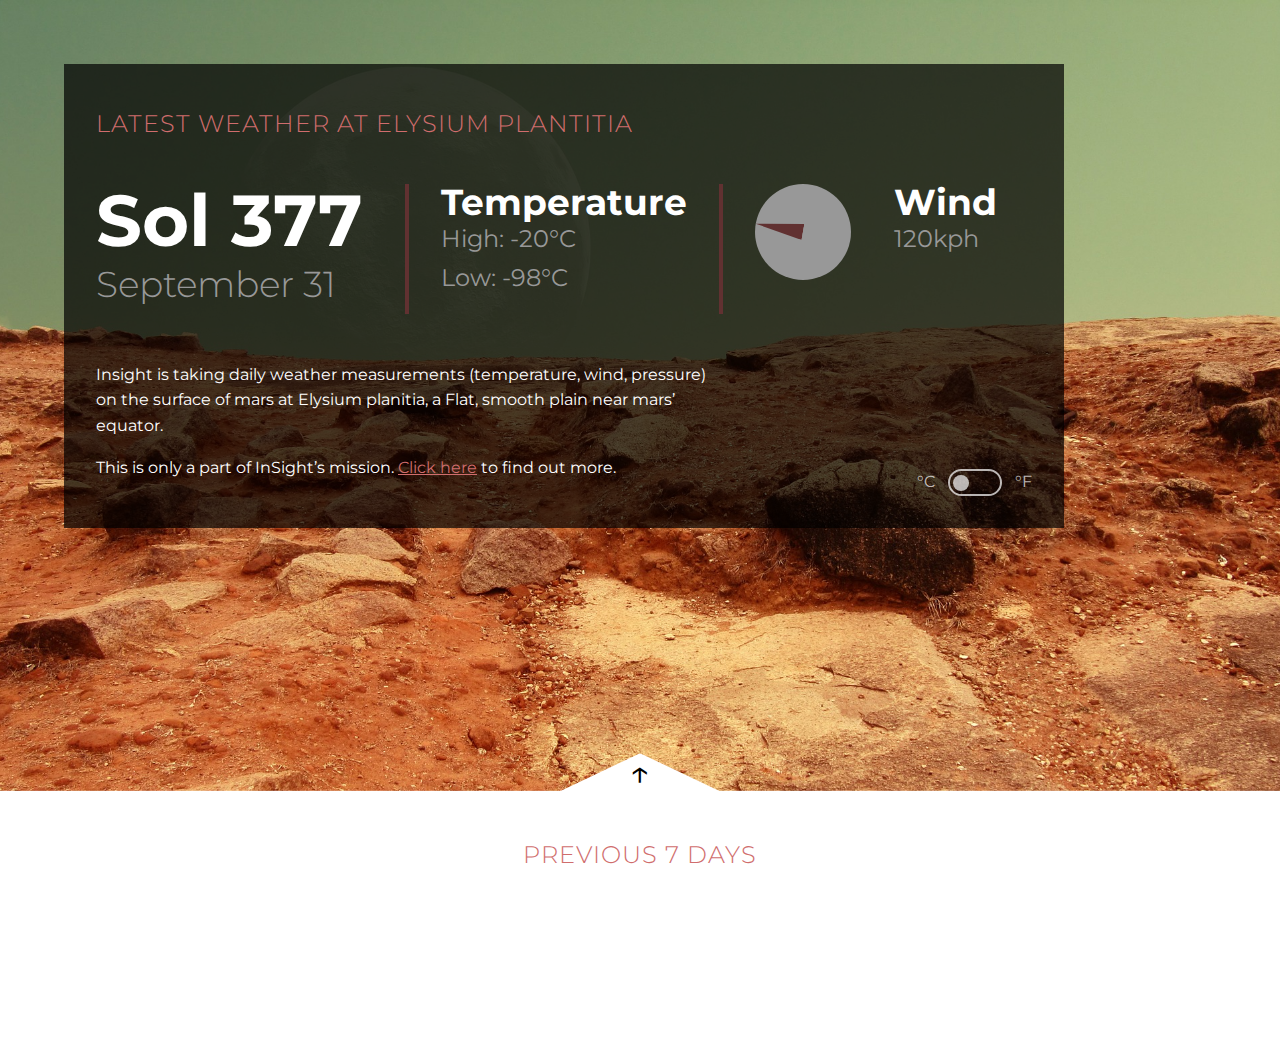
==== index.html @ 0de421c4 "first commit" ====
<!DOCTYPE html>
<html lang="en">

<head>
    <meta charset="UTF-8">
    <meta name="viewport" content="width=device-width, initial-scale=1.0">
    <title>Mars App</title>
    <link rel="stylesheet" href="mars.css">
</head>

<body>
    <main class="current-weather">
        <h1 class="main-title">Latest weather at elysium plantitia</h1>

        <!-- <div class="main-section"> -->
        <div class="date">
            <h2 class="section-title date-title">Sol 377</h2>
            <p class="date-day">September 31</p>
        </div>

        <div class="temp">
            <h2 class="section-title">Temperature</h2>
            <p class="reading">High: -20°C</p>
            <p class="reading">Low: -98°C</p>
        </div>
        <div class="wind">
            <h2 class="section-title">Wind</h2>
            <p class="reading">120kph</p>
            <div class="wind-direction">
                <p class="sr-only">45 deg</p>
                <div class="wind-arrow"></div>
            </div>
        </div>
        <div class="info">
            <p>Insight is taking daily weather measurements (temperature, wind, pressure) on the surface of mars at
                Elysium planitia, a
                Flat, smooth plain near mars’ equator.</p>
            <p>This is only a part of InSight’s mission. <a href="https://mars.nasa.gov/insight/weather/"
                    target="_blank"> Click
                    here</a> to find out more.</p>
        </div>

        <div class="unit">
            <label for="cel">°C</label>
            <input type="radio" id="cel" name="unit" checked>
            <button class="unit_toggle"></button>
            <label for="fah">°F</label>
            <input type="radio" id="fah" name="unit">
        </div>
    </main>


    <div class="previous-weather">
        <button for="weather-toggle" class="show-previous-weather"><span id="arrow">&#8593;</span><span
                class="sr-only">Show
                previous
                weather</span></button>

        <h2 class="main-title previous-day_title">Previous 7 days</h2>

        <div class="previous-days">
            <div class="previous-day">
                <h3 class="previous-day-sol">Sol 371</h3>
                <p class="previous-day-date">September 31</p>
                <p class="previous-day-temp">High: -20°C</p>
                <p class="previous-day-temp">Low: -98°C</p>
                <button class="previous-day-btn">more info</button>
            </div>
            <div class="previous-day">
                <h3 class="previous-day-sol">Sol 371</h3>
                <p class="previous-day-date">September 31</p>
                <p class="previous-day-temp">High: -20°C</p>
                <p class="previous-day-temp">Low: -98°C</p>
                <button class="previous-day-btn">more info</button>
            </div>
            <div class="previous-day">
                <h3 class="previous-day-sol">Sol 371</h3>
                <p class="previous-day-date">September 31</p>
                <p class="previous-day-temp">High: -20°C</p>
                <p class="previous-day-temp">Low: -98°C</p>
                <button class="previous-day-btn">more info</button>
            </div>
            <div class="previous-day">
                <h3 class="previous-day-sol">Sol 371</h3>
                <p class="previous-day-date">September 31</p>
                <p class="previous-day-temp">High: -20°C</p>
                <p class="previous-day-temp">Low: -98°C</p>
                <button class="previous-day-btn">more info</button>
            </div>
            <div class="previous-day">
                <h3 class="previous-day-sol">Sol 371</h3>
                <p class="previous-day-date">September 31</p>
                <p class="previous-day-temp">High: -20°C</p>
                <p class="previous-day-temp">Low: -98°C</p>
                <button class="previous-day-btn">more info</button>
            </div>
            <div class="previous-day">
                <h3 class="previous-day-sol">Sol 371</h3>
                <p class="previous-day-date">September 31</p>
                <p class="previous-day-temp">High: -20°C</p>
                <p class="previous-day-temp">Low: -98°C</p>
                <button class="previous-day-btn">more info</button>
            </div>
            <div class="previous-day">
                <h3 class="previous-day-sol">Sol 371</h3>
                <p class="previous-day-date">September 31</p>
                <p class="previous-day-temp">High: -20°C</p>
                <p class="previous-day-temp">Low: -98°C</p>
                <button class="previous-day-btn">more info</button>
            </div>
        </div>
    </div>


    <script src="mars.js"></script>
</body>

</html>
---- mars.css ----
@import url("https://fonts.googleapis.com/css?family=Montserrat:300,400,500,700&display=swap");
*,
*::before,
*::after {
	-webkit-box-sizing: border-box;
	box-sizing: border-box;
}

:root {
	--font-family1: 'Poppins', sans-serif;
	--font-family2: 'Montserrat', sans-serif;
	--font-size-h1: 1.5rem;
	--font-size-h2: 2.25rem;
	--font-size-body: 1rem;
	--font-size-xl: 4.5rem;
	--color-light: #fff;
	--color-gray: #989898;
	--color-dark: #444;
	--color-accent: #d06d6d;
	--color-accent-dark: #613131;
	--fw-bold: 700;
}

body {
	margin: 0;
	font-family: var(--font-family2);
	line-height: 1.6;
	background-size: cover;
	height: 100vh;
	overflow: hidden;
	color: var(--color-light);
	background-position: center;
	background-repeat: no-repeat;
	background-image: url(./mars.jpg);
}

.sr-only:not(:focus):not(:active) {
	clip: rect(0 0 0 0);
	-webkit-clip-path: inset(50%);
	clip-path: inset(50%);
	height: 1px;
	overflow: hidden;
	position: absolute;
	white-space: nowrap;
	width: 1px;
}

h1,
h2,
h3 {
	line-height: 1;
}

a {
	color: var(--clr-accent);
}

a:hover {
	color: var(--clr-accent-dark);
}

.current-weather {
	background: rgba(0, 0, 0, 0.7);
	max-width: 1000px;
	margin: 4em 0 0 4em;
	padding: 2em;
	display: -ms-grid;
	display: grid;
	grid-gap: 2em;
	-ms-grid-columns: (1fr)[3];
	grid-template-columns: repeat(3, 1fr);
}

@media (max-width: 1024px) {
	.current-weather {
		max-width: 800px;
		display: -webkit-box;
		display: -ms-flexbox;
		display: flex;
		-webkit-box-orient: vertical;
		-webkit-box-direction: normal;
		-ms-flex-direction: column;
		flex-direction: column;
	}
}

a {
	color: var(--color-accent);
}

a:hover {
	color: var(--color-accent-dark);
}

.main-title {
	color: var(--color-accent);
	font-size: var(--font-size-h1);
	font-weight: 300;
	letter-spacing: 1px;
	grid-column: 1 / -1;
	text-transform: uppercase;
}

.section-title {
	font-size: var(--font-size-h2);
	font-weight: var(--fw-bold);
	margin: 0;
}

.date-title {
	font-size: var(--font-size-xl);
}

.reading {
	font-size: var(--font-size-h1);
	color: var(--color-gray);
	margin: 0;
}

.date {
	-ms-grid-column: 1;
	-ms-grid-column-span: 1;
	grid-column: 1 / 2;
}

.date-day {
	color: var(--color-gray);
	font-size: var(--font-size-h2);
	margin: 0;
	font-weight: 300;
}

.temp {
	--border: .25em solid var(--color-accent-dark);
	-ms-grid-column: 2;
	-ms-grid-column-span: 1;
	grid-column: 2 / 3;
	border-left: var(--border);
	border-right: var(--border);
	padding: 0 2em;
}

.wind {
	-ms-grid-column: 3;
	-ms-grid-column-span: 1;
	grid-column: 3 / 4;
	display: -ms-grid;
	display: grid;
	-ms-grid-columns: (1fr)[2];
	grid-template-columns: repeat(2, 1fr);
	-ms-grid-rows: min-content 3fr;
	grid-template-rows: -webkit-min-content 3fr;
	grid-template-rows: min-content 3fr;
	-ms-grid-row-align: start;
	align-self: start;
}

.wind .section-titile,
.wind .reading {
	-ms-grid-column: 2;
	-ms-grid-column-span: 1;
	grid-column: 2/3;
}

.wind-direction {
	--size: 6rem;
	width: var(--size);
	height: var(--size);
	border-radius: 50%;
	background-color: var(--color-gray);
	display: -ms-grid;
	display: grid;
	place-items: center;
	-ms-grid-row: 1;
	-ms-grid-row-span: 2;
	grid-row: 1 / span 2;
}

.wind-arrow {
	--direction: 280deg;
	--size: 1rem;
	height: calc(var(--size) * 3);
	width: var(--size);
	background-color: var(--color-accent-dark);
	-webkit-clip-path: polygon(50% 0, 0 100%, 100% 100%);
	clip-path: polygon(50% 0, 0 100%, 100% 100%);
	-webkit-transform: translateY(-50%) rotate(var(--direction));
	transform: translateY(-50%) rotate(var(--direction));
	-webkit-transform-origin: bottom center;
	transform-origin: bottom center;
	-webkit-transition: -webkit-transform 500ms ease;
	transition: -webkit-transform 500ms ease;
	transition: transform 500ms ease;
	transition: transform 500ms ease, -webkit-transform 500ms ease;
}

.info {
	-ms-grid-column: 1;
	-ms-grid-column-span: 2;
	grid-column: 1 / 3;
}

.unit {
	-ms-grid-column: 3;
	-ms-grid-column-span: 1;
	grid-column: 3 / 4;
	place-self: end;
	display: -webkit-box;
	display: -ms-flexbox;
	display: flex;
	color: var(--color-light);
	opacity: .7;
	-webkit-transition: opacity 275ms linear;
	transition: opacity 275ms linear;
}

.unit label {
	cursor: pointer;
}

.unit input {
	clip: rect(0 0 0 0);
	-webkit-clip-path: inset(50%);
	clip-path: inset(50%);
	height: 1px;
	overflow: hidden;
	position: absolute;
	white-space: nowrap;
	width: 1px;
}

.unit:hover {
	opacity: 1;
}

.unit_toggle {
	width: 4em;
	border: 2px solid var(--color-light);
	cursor: pointer;
	border-radius: 100vmax;
	background-color: transparent;
	padding: 0;
	margin: 0 1em;
	height: 2em;
}

.unit_toggle::after {
	content: '';
	display: block;
	border-radius: 50%;
	background-color: var(--color-light);
	height: 1rem;
	width: 1rem;
	margin: 3px;
	margin-left: auto;
}

:checked ~ .unit_toggle::after {
	margin-left: 3px;
}

.previous-weather {
	background-color: var(--color-light);
	color: var(--color-dark);
	position: absolute;
	top: 74%;
	bottom: -55;
	width: 100%;
	-webkit-transform: translateY(50%);
	transform: translateY(50%);
	-webkit-transition: -webkit-transform 350ms ease-in-out;
	transition: -webkit-transform 350ms ease-in-out;
	transition: transform 350ms ease-in-out;
	transition: transform 350ms ease-in-out, -webkit-transform 350ms ease-in-out;
	padding: 2rem;
}

.previous-days {
	display: -webkit-box;
	display: -ms-flexbox;
	display: flex;
}

.show-previous-weather {
	background-color: var(--color-light);
	position: absolute;
	left: 50%;
	width: 10rem;
	font-size: var(--font-size-h2);
	-webkit-clip-path: polygon(50% 0, 0 100%, 100% 100%);
	clip-path: polygon(50% 0, 0 100%, 100% 100%);
	-webkit-transform: translate(-50%, calc(-99% - 2rem));
	transform: translate(-50%, calc(-99% - 2rem));
	text-align: center;
	line-height: 1;
	cursor: pointer;
	border: 0;
	font-family: inherit;
}

.show-previous-weather:hover,
.show-previous-weather:focus {
	color: var(--clr-dark);
}

.show-previous-weather #arrow {
	display: block;
	-webkit-transform: rotate(0);
	transform: rotate(0);
	-webkit-transition: -webkit-transform 300ms ease;
	transition: -webkit-transform 300ms ease;
	transition: transform 300ms ease;
	transition: transform 300ms ease, -webkit-transform 300ms ease;
}

.previous-days {
	display: -webkit-box;
	display: -ms-flexbox;
	display: flex;
	-webkit-box-pack: justify;
	-ms-flex-pack: justify;
	justify-content: space-between;
}

.previous-day {
	opacity: 0;
}

.previous-day > * {
	margin: 0;
}

.previous-day-date {
	font-size: 0.9rem;
	color: var(--color-gray);
}

.previous-day-btn {
	color: var(--color-light);
	background-color: var(--color-dark);
	padding: 0.3em 0.9em;
	margin-top: 0.4em;
	border-radius: 100vmax;
	border: 0;
	text-transform: uppercase;
	cursor: pointer;
	outline: none;
}

.previous-day_title {
	text-align: center;
}

.show-weather.previous-weather {
	-webkit-transform: translateY(0);
	transform: translateY(0);
}

.show-weather.previous-weather .show-previous-weather > #arrow {
	-webkit-transform: rotate(180deg) translateY(-6px);
	transform: rotate(180deg) translateY(-6px);
	display: block;
}

.show-weather.previous-weather .previous-day_title,
.show-weather.previous-weather .previous-day {
	-webkit-animation: slideUp 750ms forwards;
	animation: slideUp 750ms forwards;
}

.show-weather.previous-weather .previous-day_title {
	text-align: start;
}

.show-weather.previous-weather .previous-day:nth-child(1) {
	-webkit-animation-delay: 100ms;
	animation-delay: 100ms;
}

.show-weather.previous-weather .previous-day:nth-child(2) {
	-webkit-animation-delay: 125ms;
	animation-delay: 125ms;
}

.show-weather.previous-weather .previous-day:nth-child(3) {
	-webkit-animation-delay: 150ms;
	animation-delay: 150ms;
}

.show-weather.previous-weather .previous-day:nth-child(4) {
	-webkit-animation-delay: 175ms;
	animation-delay: 175ms;
}

.show-weather.previous-weather .previous-day:nth-child(5) {
	-webkit-animation-delay: 200ms;
	animation-delay: 200ms;
}

.show-weather.previous-weather .previous-day:nth-child(6) {
	-webkit-animation-delay: 225ms;
	animation-delay: 225ms;
}

.show-weather.previous-weather .previous-day:nth-child(7) {
	-webkit-animation-delay: 300ms;
	animation-delay: 300ms;
}

@-webkit-keyframes slideUp {
	0% {
		opacity: 0;
		-webkit-transform: translateY(50%);
		transform: translateY(50%);
	}
	100% {
		opacity: 1;
		-webkit-transform: translateY(0);
		transform: translateY(0);
	}
}

@keyframes slideUp {
	0% {
		opacity: 0;
		-webkit-transform: translateY(50%);
		transform: translateY(50%);
	}
	100% {
		opacity: 1;
		-webkit-transform: translateY(0);
		transform: translateY(0);
	}
}
/*# sourceMappingURL=mars.css.map */
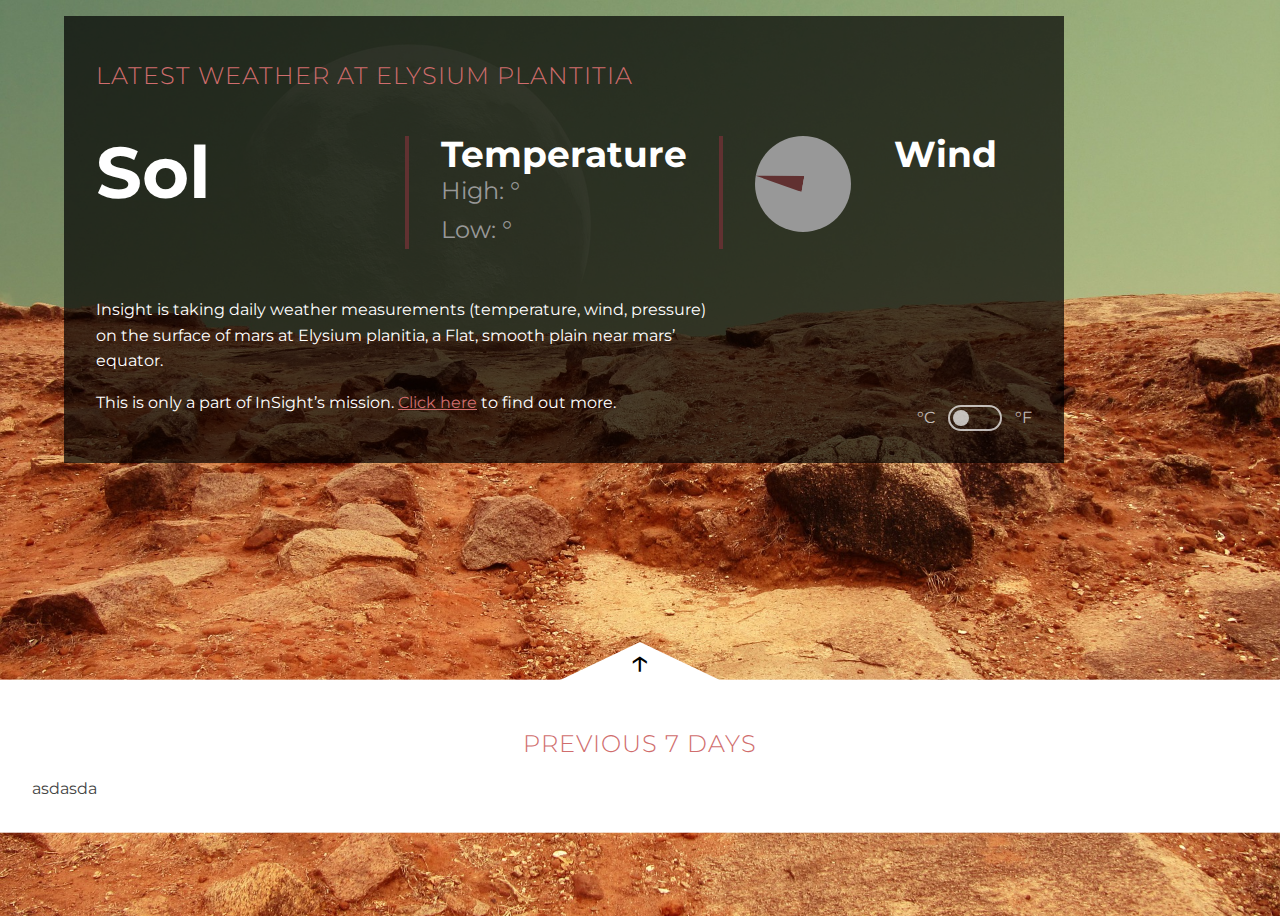
==== commit 02e60882: "Updated JS" ====
--- a/index.html
+++ b/index.html
@@ -14,21 +14,31 @@
 
         <!-- <div class="main-section"> -->
         <div class="date">
-            <h2 class="section-title date-title">Sol 377</h2>
-            <p class="date-day">September 31</p>
+            <h2 class="section-title date-title">Sol
+                <span data-current-sol></span>
+            </h2>
+            <p class="date-day" data-current-date></p>
         </div>
 
         <div class="temp">
             <h2 class="section-title">Temperature</h2>
-            <p class="reading">High: -20°C</p>
-            <p class="reading">Low: -98°C</p>
+            <p class="reading">High:
+                <span data-current-temp-high></span>
+                °<span data-temp-unit></span>
+            </p>
+            <p class="reading">Low:
+                <span data-current-temp-low></span>
+                °<span data-temp-unit></span>
+            </p>
         </div>
         <div class="wind">
             <h2 class="section-title">Wind</h2>
-            <p class="reading">120kph</p>
+            <p class="reading">
+                <span data-wind-speed></span>
+                <span data-speed-unit></span></p>
             <div class="wind-direction">
-                <p class="sr-only">45 deg</p>
-                <div class="wind-arrow"></div>
+                <p class="sr-only" data-wind-direction-text></p>
+                <div class="wind-arrow" data-wind-direction-arrow></div>
             </div>
         </div>
         <div class="info">
@@ -43,10 +53,11 @@
         <div class="unit">
             <label for="cel">°C</label>
             <input type="radio" id="cel" name="unit" checked>
-            <button class="unit_toggle"></button>
+            <button class="unit_toggle" data-unit-toggle></button>
             <label for="fah">°F</label>
             <input type="radio" id="fah" name="unit">
         </div>
+        <!-- </div> -->
     </main>
 
 
@@ -58,61 +69,23 @@
 
         <h2 class="main-title previous-day_title">Previous 7 days</h2>
 
-        <div class="previous-days">
+        <div class="previous-days" data-previous-sols>asdasda</div>
+
+        <template data-previous-template-sol>
             <div class="previous-day">
-                <h3 class="previous-day-sol">Sol 371</h3>
-                <p class="previous-day-date">September 31</p>
-                <p class="previous-day-temp">High: -20°C</p>
-                <p class="previous-day-temp">Low: -98°C</p>
-                <button class="previous-day-btn">more info</button>
+                <h3 class="previous-day-sol">Sol
+                    <span data-sol></span></h3>
+                <p class="previous-day-date" data-date></p>
+                <p class="previous-day-temp">High:
+                    <span data-temp-high></span>
+                    °<span data-temp-unit></span></p>
+                <p class="previous-day-temp">Low:
+                    <span data-temp-low></span>
+                    °<span data-temp-unit></span></p>
+                <button class="previous-day-btn" data-select-button>more info</button>
             </div>
-            <div class="previous-day">
-                <h3 class="previous-day-sol">Sol 371</h3>
-                <p class="previous-day-date">September 31</p>
-                <p class="previous-day-temp">High: -20°C</p>
-                <p class="previous-day-temp">Low: -98°C</p>
-                <button class="previous-day-btn">more info</button>
-            </div>
-            <div class="previous-day">
-                <h3 class="previous-day-sol">Sol 371</h3>
-                <p class="previous-day-date">September 31</p>
-                <p class="previous-day-temp">High: -20°C</p>
-                <p class="previous-day-temp">Low: -98°C</p>
-                <button class="previous-day-btn">more info</button>
-            </div>
-            <div class="previous-day">
-                <h3 class="previous-day-sol">Sol 371</h3>
-                <p class="previous-day-date">September 31</p>
-                <p class="previous-day-temp">High: -20°C</p>
-                <p class="previous-day-temp">Low: -98°C</p>
-                <button class="previous-day-btn">more info</button>
-            </div>
-            <div class="previous-day">
-                <h3 class="previous-day-sol">Sol 371</h3>
-                <p class="previous-day-date">September 31</p>
-                <p class="previous-day-temp">High: -20°C</p>
-                <p class="previous-day-temp">Low: -98°C</p>
-                <button class="previous-day-btn">more info</button>
-            </div>
-            <div class="previous-day">
-                <h3 class="previous-day-sol">Sol 371</h3>
-                <p class="previous-day-date">September 31</p>
-                <p class="previous-day-temp">High: -20°C</p>
-                <p class="previous-day-temp">Low: -98°C</p>
-                <button class="previous-day-btn">more info</button>
-            </div>
-            <div class="previous-day">
-                <h3 class="previous-day-sol">Sol 371</h3>
-                <p class="previous-day-date">September 31</p>
-                <p class="previous-day-temp">High: -20°C</p>
-                <p class="previous-day-temp">Low: -98°C</p>
-                <button class="previous-day-btn">more info</button>
-            </div>
-        </div>
-    </div>
-
-
-    <script src="mars.js"></script>
+        </template>
+        <script src="mars.js"></script>
 </body>
 
 </html>--- a/mars.css
+++ b/mars.css
@@ -2,434 +2,421 @@
 *,
 *::before,
 *::after {
-	-webkit-box-sizing: border-box;
-	box-sizing: border-box;
+  -webkit-box-sizing: border-box;
+          box-sizing: border-box;
 }
 
 :root {
-	--font-family1: 'Poppins', sans-serif;
-	--font-family2: 'Montserrat', sans-serif;
-	--font-size-h1: 1.5rem;
-	--font-size-h2: 2.25rem;
-	--font-size-body: 1rem;
-	--font-size-xl: 4.5rem;
-	--color-light: #fff;
-	--color-gray: #989898;
-	--color-dark: #444;
-	--color-accent: #d06d6d;
-	--color-accent-dark: #613131;
-	--fw-bold: 700;
+  --font-family1: 'Poppins', sans-serif;
+  --font-family2: 'Montserrat', sans-serif;
+  --font-size-h1: 1.5rem;
+  --font-size-h2: 2.25rem;
+  --font-size-body: 1rem;
+  --font-size-xl: 4.5rem;
+  --color-light: #fff;
+  --color-gray: #989898;
+  --color-dark: #444;
+  --color-accent: #d06d6d;
+  --color-accent-dark: #613131;
+  --fw-bold: 700;
 }
 
 body {
-	margin: 0;
-	font-family: var(--font-family2);
-	line-height: 1.6;
-	background-size: cover;
-	height: 100vh;
-	overflow: hidden;
-	color: var(--color-light);
-	background-position: center;
-	background-repeat: no-repeat;
-	background-image: url(./mars.jpg);
+  margin: 0;
+  font-family: var(--font-family2);
+  line-height: 1.6;
+  background-size: cover;
+  height: 100vh;
+  overflow: hidden;
+  color: var(--color-light);
+  background-position: center;
+  background-repeat: no-repeat;
+  background-image: url(./mars.jpg);
 }
 
 .sr-only:not(:focus):not(:active) {
-	clip: rect(0 0 0 0);
-	-webkit-clip-path: inset(50%);
-	clip-path: inset(50%);
-	height: 1px;
-	overflow: hidden;
-	position: absolute;
-	white-space: nowrap;
-	width: 1px;
+  clip: rect(0 0 0 0);
+  -webkit-clip-path: inset(50%);
+          clip-path: inset(50%);
+  height: 1px;
+  overflow: hidden;
+  position: absolute;
+  white-space: nowrap;
+  width: 1px;
 }
 
 h1,
 h2,
 h3 {
-	line-height: 1;
+  line-height: 1;
 }
 
 a {
-	color: var(--clr-accent);
+  color: var(--clr-accent);
 }
 
 a:hover {
-	color: var(--clr-accent-dark);
+  color: var(--clr-accent-dark);
 }
 
 .current-weather {
-	background: rgba(0, 0, 0, 0.7);
-	max-width: 1000px;
-	margin: 4em 0 0 4em;
-	padding: 2em;
-	display: -ms-grid;
-	display: grid;
-	grid-gap: 2em;
-	-ms-grid-columns: (1fr)[3];
-	grid-template-columns: repeat(3, 1fr);
-}
-
-@media (max-width: 1024px) {
-	.current-weather {
-		max-width: 800px;
-		display: -webkit-box;
-		display: -ms-flexbox;
-		display: flex;
-		-webkit-box-orient: vertical;
-		-webkit-box-direction: normal;
-		-ms-flex-direction: column;
-		flex-direction: column;
-	}
+  background: rgba(0, 0, 0, 0.7);
+  max-width: 1000px;
+  margin: 1em 0 0 4em;
+  padding: 2em;
+  display: -ms-grid;
+  display: grid;
+  grid-gap: 2em;
+  -ms-grid-columns: (1fr)[3];
+      grid-template-columns: repeat(3, 1fr);
 }
 
 a {
-	color: var(--color-accent);
+  color: var(--color-accent);
 }
 
 a:hover {
-	color: var(--color-accent-dark);
+  color: var(--color-accent-dark);
 }
 
 .main-title {
-	color: var(--color-accent);
-	font-size: var(--font-size-h1);
-	font-weight: 300;
-	letter-spacing: 1px;
-	grid-column: 1 / -1;
-	text-transform: uppercase;
+  color: var(--color-accent);
+  font-size: var(--font-size-h1);
+  font-weight: 300;
+  letter-spacing: 1px;
+  grid-column: 1 / -1;
+  text-transform: uppercase;
 }
 
 .section-title {
-	font-size: var(--font-size-h2);
-	font-weight: var(--fw-bold);
-	margin: 0;
+  font-size: var(--font-size-h2);
+  font-weight: var(--fw-bold);
+  margin: 0;
 }
 
 .date-title {
-	font-size: var(--font-size-xl);
+  font-size: var(--font-size-xl);
 }
 
 .reading {
-	font-size: var(--font-size-h1);
-	color: var(--color-gray);
-	margin: 0;
+  font-size: var(--font-size-h1);
+  color: var(--color-gray);
+  margin: 0;
 }
 
 .date {
-	-ms-grid-column: 1;
-	-ms-grid-column-span: 1;
-	grid-column: 1 / 2;
+  -ms-grid-column: 1;
+  -ms-grid-column-span: 1;
+  grid-column: 1 / 2;
 }
 
 .date-day {
-	color: var(--color-gray);
-	font-size: var(--font-size-h2);
-	margin: 0;
-	font-weight: 300;
+  color: var(--color-gray);
+  font-size: var(--font-size-h2);
+  margin: 0;
+  font-weight: 300;
 }
 
 .temp {
-	--border: .25em solid var(--color-accent-dark);
-	-ms-grid-column: 2;
-	-ms-grid-column-span: 1;
-	grid-column: 2 / 3;
-	border-left: var(--border);
-	border-right: var(--border);
-	padding: 0 2em;
+  --border: .25em solid var(--color-accent-dark);
+  -ms-grid-column: 2;
+  -ms-grid-column-span: 1;
+  grid-column: 2 / 3;
+  border-left: var(--border);
+  border-right: var(--border);
+  padding: 0 2em;
 }
 
 .wind {
-	-ms-grid-column: 3;
-	-ms-grid-column-span: 1;
-	grid-column: 3 / 4;
-	display: -ms-grid;
-	display: grid;
-	-ms-grid-columns: (1fr)[2];
-	grid-template-columns: repeat(2, 1fr);
-	-ms-grid-rows: min-content 3fr;
-	grid-template-rows: -webkit-min-content 3fr;
-	grid-template-rows: min-content 3fr;
-	-ms-grid-row-align: start;
-	align-self: start;
+  -ms-grid-column: 3;
+  -ms-grid-column-span: 1;
+  grid-column: 3 / 4;
+  display: -ms-grid;
+  display: grid;
+  -ms-grid-columns: (1fr)[2];
+      grid-template-columns: repeat(2, 1fr);
+  -ms-grid-rows: min-content 3fr;
+      grid-template-rows: -webkit-min-content 3fr;
+      grid-template-rows: min-content 3fr;
+  -ms-grid-row-align: start;
+      align-self: start;
 }
 
 .wind .section-titile,
 .wind .reading {
-	-ms-grid-column: 2;
-	-ms-grid-column-span: 1;
-	grid-column: 2/3;
+  -ms-grid-column: 2;
+  -ms-grid-column-span: 1;
+  grid-column: 2/3;
 }
 
 .wind-direction {
-	--size: 6rem;
-	width: var(--size);
-	height: var(--size);
-	border-radius: 50%;
-	background-color: var(--color-gray);
-	display: -ms-grid;
-	display: grid;
-	place-items: center;
-	-ms-grid-row: 1;
-	-ms-grid-row-span: 2;
-	grid-row: 1 / span 2;
+  --size: 6rem;
+  width: var(--size);
+  height: var(--size);
+  border-radius: 50%;
+  background-color: var(--color-gray);
+  display: -ms-grid;
+  display: grid;
+  place-items: center;
+  -ms-grid-row: 1;
+  -ms-grid-row-span: 2;
+  grid-row: 1 / span 2;
 }
 
 .wind-arrow {
-	--direction: 280deg;
-	--size: 1rem;
-	height: calc(var(--size) * 3);
-	width: var(--size);
-	background-color: var(--color-accent-dark);
-	-webkit-clip-path: polygon(50% 0, 0 100%, 100% 100%);
-	clip-path: polygon(50% 0, 0 100%, 100% 100%);
-	-webkit-transform: translateY(-50%) rotate(var(--direction));
-	transform: translateY(-50%) rotate(var(--direction));
-	-webkit-transform-origin: bottom center;
-	transform-origin: bottom center;
-	-webkit-transition: -webkit-transform 500ms ease;
-	transition: -webkit-transform 500ms ease;
-	transition: transform 500ms ease;
-	transition: transform 500ms ease, -webkit-transform 500ms ease;
+  --direction: 280deg;
+  --size: 1rem;
+  height: calc(var(--size) * 3);
+  width: var(--size);
+  background-color: var(--color-accent-dark);
+  -webkit-clip-path: polygon(50% 0, 0 100%, 100% 100%);
+          clip-path: polygon(50% 0, 0 100%, 100% 100%);
+  -webkit-transform: translateY(-50%) rotate(var(--direction));
+          transform: translateY(-50%) rotate(var(--direction));
+  -webkit-transform-origin: bottom center;
+          transform-origin: bottom center;
+  -webkit-transition: -webkit-transform 500ms ease;
+  transition: -webkit-transform 500ms ease;
+  transition: transform 500ms ease;
+  transition: transform 500ms ease, -webkit-transform 500ms ease;
 }
 
 .info {
-	-ms-grid-column: 1;
-	-ms-grid-column-span: 2;
-	grid-column: 1 / 3;
+  -ms-grid-column: 1;
+  -ms-grid-column-span: 2;
+  grid-column: 1 / 3;
 }
 
 .unit {
-	-ms-grid-column: 3;
-	-ms-grid-column-span: 1;
-	grid-column: 3 / 4;
-	place-self: end;
-	display: -webkit-box;
-	display: -ms-flexbox;
-	display: flex;
-	color: var(--color-light);
-	opacity: .7;
-	-webkit-transition: opacity 275ms linear;
-	transition: opacity 275ms linear;
+  -ms-grid-column: 3;
+  -ms-grid-column-span: 1;
+  grid-column: 3 / 4;
+  place-self: end;
+  display: -webkit-box;
+  display: -ms-flexbox;
+  display: flex;
+  color: var(--color-light);
+  opacity: .7;
+  -webkit-transition: opacity 275ms linear;
+  transition: opacity 275ms linear;
 }
 
 .unit label {
-	cursor: pointer;
+  cursor: pointer;
 }
 
 .unit input {
-	clip: rect(0 0 0 0);
-	-webkit-clip-path: inset(50%);
-	clip-path: inset(50%);
-	height: 1px;
-	overflow: hidden;
-	position: absolute;
-	white-space: nowrap;
-	width: 1px;
+  clip: rect(0 0 0 0);
+  -webkit-clip-path: inset(50%);
+          clip-path: inset(50%);
+  height: 1px;
+  overflow: hidden;
+  position: absolute;
+  white-space: nowrap;
+  width: 1px;
 }
 
 .unit:hover {
-	opacity: 1;
+  opacity: 1;
 }
 
 .unit_toggle {
-	width: 4em;
-	border: 2px solid var(--color-light);
-	cursor: pointer;
-	border-radius: 100vmax;
-	background-color: transparent;
-	padding: 0;
-	margin: 0 1em;
-	height: 2em;
+  width: 4em;
+  border: 2px solid var(--color-light);
+  cursor: pointer;
+  border-radius: 100vmax;
+  outline: none;
+  background-color: transparent;
+  padding: 0;
+  margin: 0 1em;
+  height: 2em;
 }
 
 .unit_toggle::after {
-	content: '';
-	display: block;
-	border-radius: 50%;
-	background-color: var(--color-light);
-	height: 1rem;
-	width: 1rem;
-	margin: 3px;
-	margin-left: auto;
+  content: '';
+  display: block;
+  border-radius: 50%;
+  background-color: var(--color-light);
+  height: 1rem;
+  width: 1rem;
+  margin: 3px;
+  margin-left: auto;
 }
 
 :checked ~ .unit_toggle::after {
-	margin-left: 3px;
+  margin-left: 3px;
 }
 
 .previous-weather {
-	background-color: var(--color-light);
-	color: var(--color-dark);
-	position: absolute;
-	top: 74%;
-	bottom: -55;
-	width: 100%;
-	-webkit-transform: translateY(50%);
-	transform: translateY(50%);
-	-webkit-transition: -webkit-transform 350ms ease-in-out;
-	transition: -webkit-transform 350ms ease-in-out;
-	transition: transform 350ms ease-in-out;
-	transition: transform 350ms ease-in-out, -webkit-transform 350ms ease-in-out;
-	padding: 2rem;
+  background-color: var(--color-light);
+  color: var(--color-dark);
+  position: absolute;
+  top: 67%;
+  bottom: -55;
+  width: 100%;
+  -webkit-transform: translateY(50%);
+          transform: translateY(50%);
+  -webkit-transition: -webkit-transform 350ms ease-in-out;
+  transition: -webkit-transform 350ms ease-in-out;
+  transition: transform 350ms ease-in-out;
+  transition: transform 350ms ease-in-out, -webkit-transform 350ms ease-in-out;
+  padding: 2rem;
 }
 
 .previous-days {
-	display: -webkit-box;
-	display: -ms-flexbox;
-	display: flex;
+  display: -webkit-box;
+  display: -ms-flexbox;
+  display: flex;
 }
 
 .show-previous-weather {
-	background-color: var(--color-light);
-	position: absolute;
-	left: 50%;
-	width: 10rem;
-	font-size: var(--font-size-h2);
-	-webkit-clip-path: polygon(50% 0, 0 100%, 100% 100%);
-	clip-path: polygon(50% 0, 0 100%, 100% 100%);
-	-webkit-transform: translate(-50%, calc(-99% - 2rem));
-	transform: translate(-50%, calc(-99% - 2rem));
-	text-align: center;
-	line-height: 1;
-	cursor: pointer;
-	border: 0;
-	font-family: inherit;
-}
-
-.show-previous-weather:hover,
-.show-previous-weather:focus {
-	color: var(--clr-dark);
+  background-color: var(--color-light);
+  position: absolute;
+  left: 50%;
+  width: 10rem;
+  font-size: var(--font-size-h2);
+  -webkit-clip-path: polygon(50% 0, 0 100%, 100% 100%);
+          clip-path: polygon(50% 0, 0 100%, 100% 100%);
+  -webkit-transform: translate(-50%, calc(-99% - 2rem));
+          transform: translate(-50%, calc(-99% - 2rem));
+  text-align: center;
+  line-height: 1;
+  cursor: pointer;
+  border: 0;
+  font-family: inherit;
+}
+
+.show-previous-weather:hover, .show-previous-weather:focus {
+  color: var(--clr-dark);
 }
 
 .show-previous-weather #arrow {
-	display: block;
-	-webkit-transform: rotate(0);
-	transform: rotate(0);
-	-webkit-transition: -webkit-transform 300ms ease;
-	transition: -webkit-transform 300ms ease;
-	transition: transform 300ms ease;
-	transition: transform 300ms ease, -webkit-transform 300ms ease;
+  display: block;
+  -webkit-transform: rotate(0);
+          transform: rotate(0);
+  -webkit-transition: -webkit-transform 300ms ease;
+  transition: -webkit-transform 300ms ease;
+  transition: transform 300ms ease;
+  transition: transform 300ms ease, -webkit-transform 300ms ease;
 }
 
 .previous-days {
-	display: -webkit-box;
-	display: -ms-flexbox;
-	display: flex;
-	-webkit-box-pack: justify;
-	-ms-flex-pack: justify;
-	justify-content: space-between;
+  display: -webkit-box;
+  display: -ms-flexbox;
+  display: flex;
+  -webkit-box-pack: justify;
+      -ms-flex-pack: justify;
+          justify-content: space-between;
 }
 
 .previous-day {
-	opacity: 0;
+  opacity: 0;
 }
 
 .previous-day > * {
-	margin: 0;
+  margin: 0;
 }
 
 .previous-day-date {
-	font-size: 0.9rem;
-	color: var(--color-gray);
+  font-size: 0.9rem;
+  color: var(--color-gray);
 }
 
 .previous-day-btn {
-	color: var(--color-light);
-	background-color: var(--color-dark);
-	padding: 0.3em 0.9em;
-	margin-top: 0.4em;
-	border-radius: 100vmax;
-	border: 0;
-	text-transform: uppercase;
-	cursor: pointer;
-	outline: none;
+  color: var(--color-light);
+  background-color: var(--color-dark);
+  padding: 0.3em 0.9em;
+  margin-top: 0.4em;
+  border-radius: 100vmax;
+  border: 0;
+  text-transform: uppercase;
+  cursor: pointer;
+  outline: none;
 }
 
 .previous-day_title {
-	text-align: center;
+  text-align: center;
 }
 
 .show-weather.previous-weather {
-	-webkit-transform: translateY(0);
-	transform: translateY(0);
+  -webkit-transform: translateY(0);
+          transform: translateY(0);
 }
 
 .show-weather.previous-weather .show-previous-weather > #arrow {
-	-webkit-transform: rotate(180deg) translateY(-6px);
-	transform: rotate(180deg) translateY(-6px);
-	display: block;
+  -webkit-transform: rotate(180deg) translateY(-6px);
+          transform: rotate(180deg) translateY(-6px);
+  display: block;
 }
 
 .show-weather.previous-weather .previous-day_title,
 .show-weather.previous-weather .previous-day {
-	-webkit-animation: slideUp 750ms forwards;
-	animation: slideUp 750ms forwards;
+  -webkit-animation: slideUp 750ms forwards;
+          animation: slideUp 750ms forwards;
 }
 
 .show-weather.previous-weather .previous-day_title {
-	text-align: start;
+  text-align: start;
 }
 
 .show-weather.previous-weather .previous-day:nth-child(1) {
-	-webkit-animation-delay: 100ms;
-	animation-delay: 100ms;
+  -webkit-animation-delay: 100ms;
+          animation-delay: 100ms;
 }
 
 .show-weather.previous-weather .previous-day:nth-child(2) {
-	-webkit-animation-delay: 125ms;
-	animation-delay: 125ms;
+  -webkit-animation-delay: 125ms;
+          animation-delay: 125ms;
 }
 
 .show-weather.previous-weather .previous-day:nth-child(3) {
-	-webkit-animation-delay: 150ms;
-	animation-delay: 150ms;
+  -webkit-animation-delay: 150ms;
+          animation-delay: 150ms;
 }
 
 .show-weather.previous-weather .previous-day:nth-child(4) {
-	-webkit-animation-delay: 175ms;
-	animation-delay: 175ms;
+  -webkit-animation-delay: 175ms;
+          animation-delay: 175ms;
 }
 
 .show-weather.previous-weather .previous-day:nth-child(5) {
-	-webkit-animation-delay: 200ms;
-	animation-delay: 200ms;
+  -webkit-animation-delay: 200ms;
+          animation-delay: 200ms;
 }
 
 .show-weather.previous-weather .previous-day:nth-child(6) {
-	-webkit-animation-delay: 225ms;
-	animation-delay: 225ms;
+  -webkit-animation-delay: 225ms;
+          animation-delay: 225ms;
 }
 
 .show-weather.previous-weather .previous-day:nth-child(7) {
-	-webkit-animation-delay: 300ms;
-	animation-delay: 300ms;
+  -webkit-animation-delay: 300ms;
+          animation-delay: 300ms;
 }
 
 @-webkit-keyframes slideUp {
-	0% {
-		opacity: 0;
-		-webkit-transform: translateY(50%);
-		transform: translateY(50%);
-	}
-	100% {
-		opacity: 1;
-		-webkit-transform: translateY(0);
-		transform: translateY(0);
-	}
+  0% {
+    opacity: 0;
+    -webkit-transform: translateY(50%);
+            transform: translateY(50%);
+  }
+  100% {
+    opacity: 1;
+    -webkit-transform: translateY(0);
+            transform: translateY(0);
+  }
 }
 
 @keyframes slideUp {
-	0% {
-		opacity: 0;
-		-webkit-transform: translateY(50%);
-		transform: translateY(50%);
-	}
-	100% {
-		opacity: 1;
-		-webkit-transform: translateY(0);
-		transform: translateY(0);
-	}
-}
-/*# sourceMappingURL=mars.css.map */
+  0% {
+    opacity: 0;
+    -webkit-transform: translateY(50%);
+            transform: translateY(50%);
+  }
+  100% {
+    opacity: 1;
+    -webkit-transform: translateY(0);
+            transform: translateY(0);
+  }
+}
+/*# sourceMappingURL=mars.css.map */